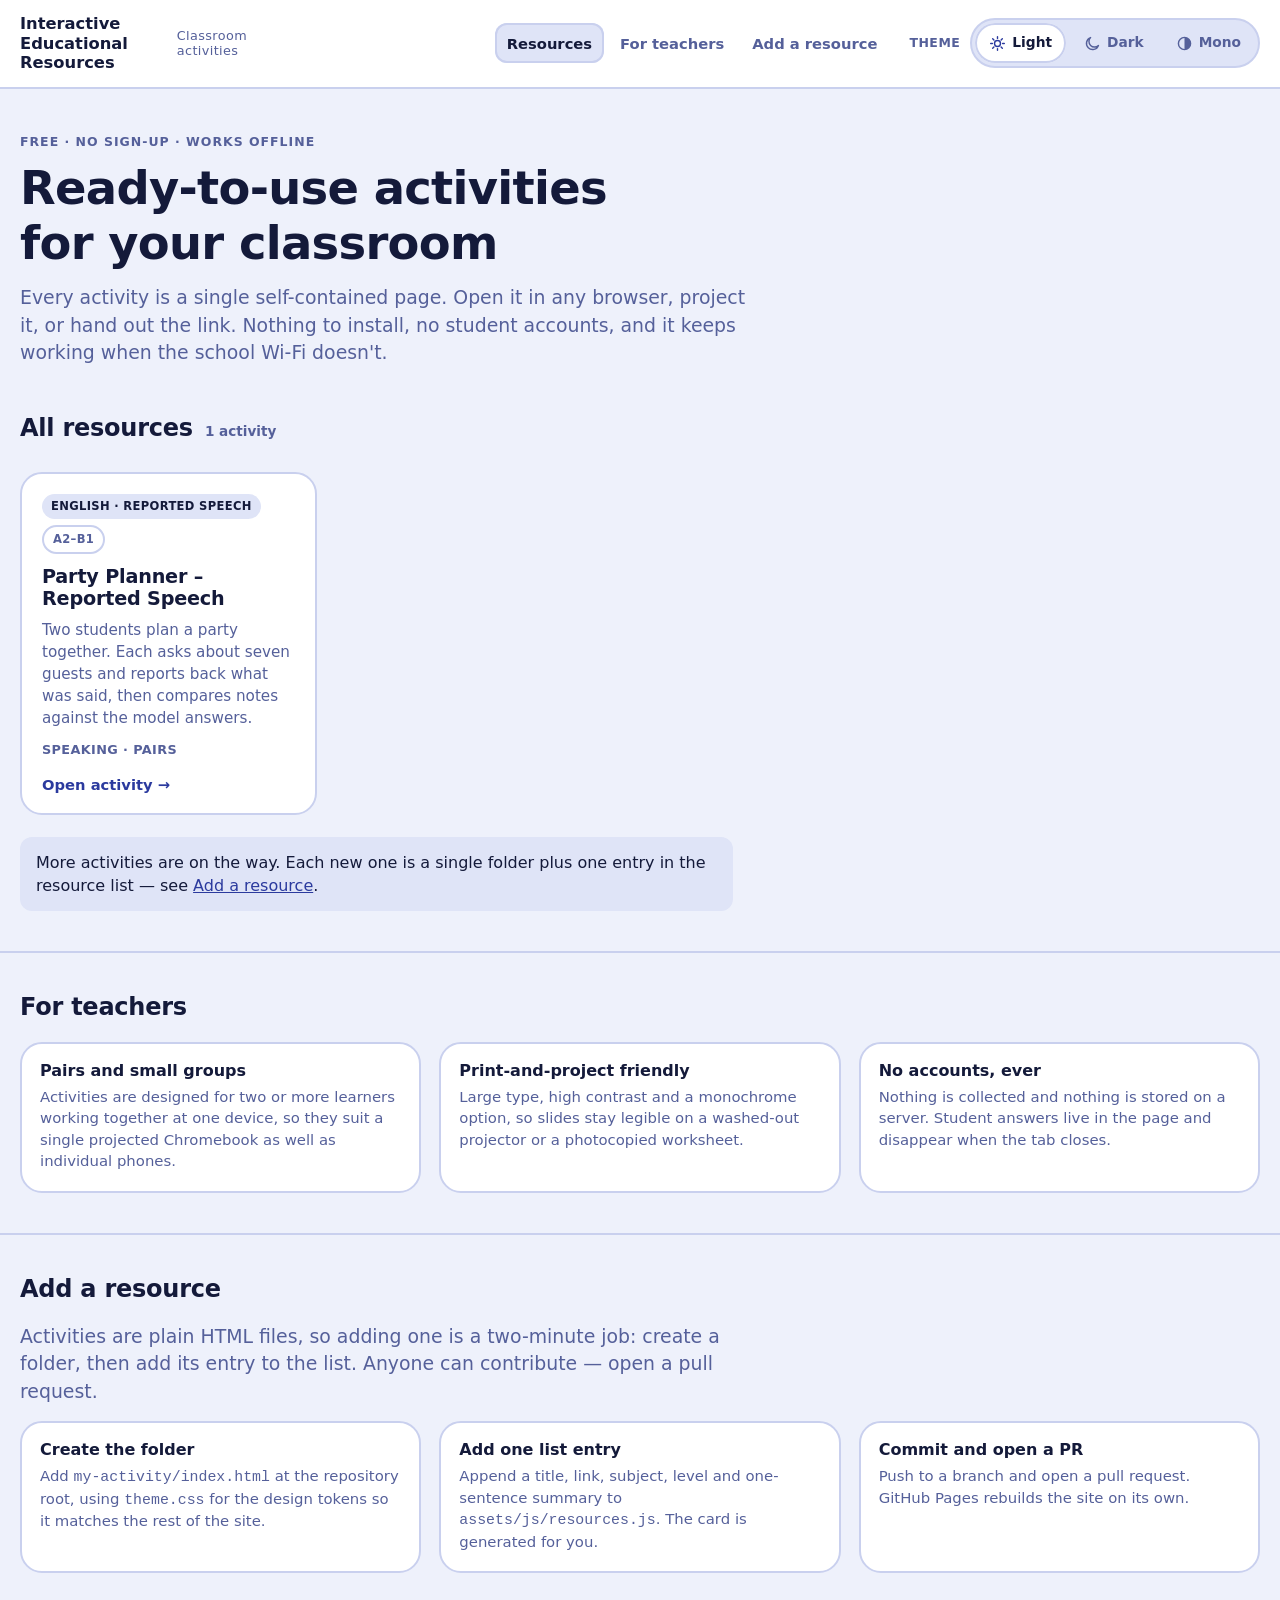
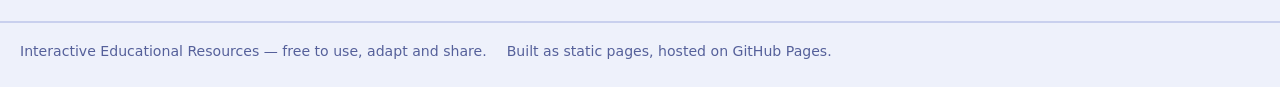
==== index.html @ e412aba2 "refactor" ====
<!DOCTYPE html>
<html lang="en">
<head>
<meta charset="utf-8">
<meta name="viewport" content="width=device-width, initial-scale=1, viewport-fit=cover">
<meta name="color-scheme" content="light dark">
<meta name="description" content="Self-contained interactive classroom activities. No login, no installation, works offline on phones, tablets and Chromebooks.">
<title>Interactive Educational Resources</title>
<link rel="icon" href="data:image/svg+xml,%3Csvg xmlns='http://www.w3.org/2000/svg' viewBox='0 0 32 32'%3E%3Crect width='32' height='32' rx='7' fill='%23141a3a'/%3E%3Cpath d='M12 9.5 23 16l-11 6.5z' fill='%23fff'/%3E%3C/svg%3E">
<script>
(function(){var v;try{v=localStorage.getItem("edu-theme")}catch(e){}
if(v!=="light"&&v!=="dark"&&v!=="mono"){v=(typeof matchMedia==="function"&&matchMedia("(prefers-color-scheme: dark)").matches)?"dark":"light"}
document.documentElement.setAttribute("data-theme",v)})();
</script>
<link rel="stylesheet" href="assets/css/theme.css">
<link rel="stylesheet" href="assets/css/hub.css">
</head>
<body>
<a class="skip" href="#main">Skip to content</a>

<header class="site-head">
<div class="wrap">
<a class="brand" href="./">Interactive Educational Resources<span>Classroom activities</span></a>
<nav class="site-nav" aria-label="Sections">
<a href="#resources" aria-current="true">Resources</a>
<a href="#teachers">For teachers</a>
<a href="#add">Add a resource</a>
</nav>
<div data-theme-switch></div>
</div>
</header>

<main id="main">

<section class="hero">
<div class="wrap">
<p class="eyebrow">Free · No sign-up · Works offline</p>
<h1>Ready-to-use activities for your classroom</h1>
<p class="lead">Every activity is a single self-contained page. Open it in any browser, project it, or hand out the link. Nothing to install, no student accounts, and it keeps working when the school Wi-Fi doesn't.</p>
</div>
</section>

<section class="sec" id="resources" aria-labelledby="resources-h">
<div class="wrap">
<div class="sec-head">
<h2 id="resources-h">All resources</h2>
<p class="count" data-resource-count></p>
</div>
<div class="grid" data-resource-grid></div>
<p class="hint more" data-resource-more>More activities are on the way. Each new one is a single folder plus one entry in the resource list — see <a href="#add">Add a resource</a>.</p>
</div>
</section>

<section class="sec" id="teachers" aria-labelledby="teachers-h">
<div class="wrap">
<div class="sec-head">
<h2 id="teachers-h">For teachers</h2>
</div>
<ul class="notes">
<li>
<h3>Pairs and small groups</h3>
<p>Activities are designed for two or more learners working together at one device, so they suit a single projected Chromebook as well as individual phones.</p>
</li>
<li>
<h3>Print-and-project friendly</h3>
<p>Large type, high contrast and a monochrome option, so slides stay legible on a washed-out projector or a photocopied worksheet.</p>
</li>
<li>
<h3>No accounts, ever</h3>
<p>Nothing is collected and nothing is stored on a server. Student answers live in the page and disappear when the tab closes.</p>
</li>
</ul>
</div>
</section>

<section class="sec" id="add" aria-labelledby="add-h">
<div class="wrap">
<div class="sec-head">
<h2 id="add-h">Add a resource</h2>
</div>
<p class="lead" style="margin:0 0 16px">Activities are plain HTML files, so adding one is a two-minute job: create a folder, then add its entry to the list. Anyone can contribute — open a pull request.</p>
<ol class="notes" style="list-style:none;counter-reset:step">
<li>
<h3>Create the folder</h3>
<p>Add <code>my-activity/index.html</code> at the repository root, using <code>theme.css</code> for the design tokens so it matches the rest of the site.</p>
</li>
<li>
<h3>Add one list entry</h3>
<p>Append a title, link, subject, level and one-sentence summary to <code>assets/js/resources.js</code>. The card is generated for you.</p>
</li>
<li>
<h3>Commit and open a PR</h3>
<p>Push to a branch and open a pull request. GitHub Pages rebuilds the site on its own.</p>
</li>
</ol>
</div>
</section>

</main>

<footer class="site-foot">
<div class="wrap">
<p>Interactive Educational Resources — free to use, adapt and share.</p>
<p>Built as static pages, hosted on GitHub Pages.</p>
</div>
</footer>

<script src="assets/js/theme.js" defer></script>
<script src="assets/js/resources.js" defer></script>
</body>
</html>
---- assets/css/theme.css ----
:root{
color-scheme:light;
--bg:#eef1fb;--card:#fff;--line:#c9d0ee;--soft:#dfe4f7;--text:#141a3a;--muted:#55609a;--acc:#2b3a9e;--acc-ink:#fff;
--yb:#d6f2df;--yi:#0f6b31;--ys:#1f9d4d;--nb:#fbdada;--ni:#a11f1f;--ns:#d33a3a;--mb:#fdefc6;--mi:#7d5300;--ms:#e8a90f;
--bw:2px;
--radius:22px;--radius-sm:14px;--radius-xs:12px;
--font:"Trebuchet MS","Segoe UI",system-ui,sans-serif;
box-sizing:border-box;padding-top:env(safe-area-inset-top,0px);padding-bottom:env(safe-area-inset-bottom,0px)}

@media (prefers-color-scheme:dark){:root:not([data-theme="light"]):not([data-theme="mono"]){
color-scheme:dark;
--bg:#0e1230;--card:#171d47;--line:#2e3775;--soft:#232b62;--text:#eaedfc;--muted:#a3adde;--acc:#9aa8ff;--acc-ink:#0e1230;
--yb:#14402a;--yi:#8fe3ab;--nb:#4d1d1d;--ni:#ffa6a6;--mb:#4b3a10;--mi:#ffd97c}}

:root[data-theme="dark"]{
color-scheme:dark;
--bg:#0e1230;--card:#171d47;--line:#2e3775;--soft:#232b62;--text:#eaedfc;--muted:#a3adde;--acc:#9aa8ff;--acc-ink:#0e1230;
--yb:#14402a;--yi:#8fe3ab;--nb:#4d1d1d;--ni:#ffa6a6;--mb:#4b3a10;--mi:#ffd97c}

:root[data-theme="mono"]{
color-scheme:light;
--bg:#fff;--card:#fff;--line:#000;--soft:#e9e9e9;--text:#000;--muted:#3d3d3d;--acc:#000;--acc-ink:#fff;
--yb:#000;--yi:#fff;--ys:#000;--nb:#fff;--ni:#000;--ns:#000;--mb:#dcdcdc;--mi:#000;--ms:#000;
--bw:3px;
--radius:0;--radius-sm:0;--radius-xs:0}

*{box-sizing:border-box}
html{scroll-padding-top:env(safe-area-inset-top,0px)}
body{margin:0;background:var(--bg);color:var(--text);font:18px/1.45 var(--font);-webkit-text-size-adjust:100%}
h1,h2,h3{line-height:1.18;margin:0}
h1{font-size:1.7rem}
h2{font-size:1.25rem}
h3{font-size:1.06rem}
p{margin:0 0 .75em}
img,svg{max-width:100%}
a{color:var(--acc)}
.muted{color:var(--muted);font-size:15px}
.hint{background:var(--soft);border-radius:var(--radius-xs);padding:10px 12px;margin:0 0 12px;font-size:16px}

.vh{position:absolute;width:1px;height:1px;margin:-1px;padding:0;overflow:hidden;clip:rect(0 0 0 0);clip-path:inset(50%);white-space:nowrap;border:0}

:focus-visible{outline:3px solid var(--acc);outline-offset:2px}
textarea:focus,button:focus-visible{outline:3px solid var(--acc);outline-offset:2px}

@media (prefers-reduced-motion:reduce){
*,*::before,*::after{animation-duration:.01ms!important;animation-iteration-count:1!important;transition-duration:.01ms!important;scroll-behavior:auto!important}}

.skip{position:absolute;left:8px;top:8px;z-index:60;transform:translateY(-200%);background:var(--acc);color:var(--acc-ink);font-weight:700;padding:10px 16px;border-radius:var(--radius-xs);text-decoration:none}
.skip:focus{transform:none}

.tswitch{display:flex;align-items:center;gap:10px;min-width:0}
.tswitch-label{font-weight:700;font-size:.78rem;letter-spacing:.04em;text-transform:uppercase;color:var(--muted)}
.tswitch-track{display:flex;gap:4px;padding:3px;background:var(--soft);border:var(--bw) solid var(--line);border-radius:999px}
.topt{position:relative;display:block}
.tbtn{display:flex;align-items:center;gap:6px;min-height:40px;padding:6px 14px;border-radius:999px;font-weight:700;font-size:.86rem;line-height:1;color:var(--muted);cursor:pointer;user-select:none;white-space:nowrap}
.tbtn svg{width:17px;height:17px;flex:none}
.topt input:checked+.tbtn{background:var(--card);color:var(--text);box-shadow:inset 0 0 0 2px var(--line)}
.topt input:checked+.tbtn svg{color:var(--acc)}
.topt input:focus-visible+.tbtn{outline:3px solid var(--acc);outline-offset:2px}
.topt input:hover+.tbtn{color:var(--text)}

.tswitch[data-compact]{gap:6px}
.tswitch[data-compact] .tbtn{min-height:38px;padding:5px 11px;font-size:.8rem;gap:5px}
.tswitch[data-compact] .tbtn svg{width:15px;height:15px}

@media (max-width:520px){
.tswitch-label{display:none}
.tbtn .sr{position:absolute;width:1px;height:1px;margin:-1px;padding:0;overflow:hidden;clip:rect(0 0 0 0);clip-path:inset(50%);white-space:nowrap;border:0}
.tbtn{min-width:42px;justify-content:center;padding:6px 10px}
.tswitch[data-compact] .tbtn{min-width:36px}}
---- assets/css/hub.css ----
.wrap{width:100%;max-width:var(--shell);margin:0 auto;padding:0 20px}

.site-head{border-bottom:var(--bw) solid var(--line);background:var(--card)}
.site-head .wrap{display:flex;flex-wrap:wrap;align-items:center;gap:12px 20px;padding-top:14px;padding-bottom:14px}
.brand{display:flex;align-items:center;min-height:40px;font-weight:800;font-size:1.02rem;line-height:1.2;color:var(--text);text-decoration:none;margin-right:auto;max-width:20ch}
.brand span{display:block;font-weight:400;font-size:.8rem;color:var(--muted);letter-spacing:.03em}
.brand:hover{text-decoration:underline}

.site-nav{display:flex;gap:4px;flex-wrap:wrap}
.site-nav a{font-weight:700;font-size:.92rem;color:var(--muted);text-decoration:none;padding:8px 12px;border-radius:var(--radius-xs);min-height:40px;display:flex;align-items:center}
.site-nav a:hover{background:var(--soft);color:var(--text)}
.site-nav a[aria-current]{color:var(--text);background:var(--soft);box-shadow:inset 0 0 0 2px var(--line)}

.hero{padding:44px 0 8px}
.eyebrow{font-weight:700;font-size:.78rem;letter-spacing:.08em;text-transform:uppercase;color:var(--muted);margin:0 0 10px}
.hero h1{font-size:clamp(1.85rem,5.2vw,2.9rem);letter-spacing:-.015em;max-width:20ch}
.lead{font-size:clamp(1.02rem,2.4vw,1.18rem);color:var(--muted);max-width:62ch;margin:14px 0 0}

.sec{padding:40px 0}
.sec + .sec{border-top:var(--bw) solid var(--line)}
.sec-head{display:flex;align-items:baseline;gap:12px;flex-wrap:wrap;margin:0 0 20px}
.sec-head h2{font-size:clamp(1.25rem,3vw,1.5rem);letter-spacing:-.01em}
.count{font-weight:700;font-size:.85rem;color:var(--muted)}

.grid{display:grid;grid-template-columns:repeat(auto-fill,minmax(260px,1fr));gap:18px}

.rcard{position:relative;display:flex;flex-direction:column;gap:0;background:var(--card);border:var(--bw) solid var(--line);border-radius:var(--radius);padding:20px 20px 18px;transition:transform .15s ease,box-shadow .15s ease}
.rcard:hover{transform:translateY(-2px);box-shadow:0 6px 0 -2px var(--soft)}
.rcard:focus-within{outline:3px solid var(--acc);outline-offset:3px}
.rtags{display:flex;flex-wrap:wrap;gap:6px;margin:0 0 12px}
.tag{font-weight:700;font-size:.72rem;letter-spacing:.03em;text-transform:uppercase;padding:4px 9px;border-radius:999px;background:var(--soft);color:var(--text)}
.tag-alt{background:transparent;border:var(--bw) solid var(--line);color:var(--muted)}
.rtitle{font-size:1.2rem;letter-spacing:-.01em}
.rstretch{color:inherit;text-decoration:none}
.rstretch:hover{text-decoration:underline;text-underline-offset:3px}
.rstretch:focus-visible{outline:none}
.rsummary{margin:8px 0 0;color:var(--muted);font-size:.95rem}
.rmeta{margin:12px 0 0;font-size:.8rem;font-weight:700;letter-spacing:.03em;text-transform:uppercase;color:var(--muted)}
.rcta{margin:auto 0 0;padding-top:14px;font-weight:700;font-size:.92rem;color:var(--acc)}
.rcta span{display:inline-block;transition:transform .15s ease}
.rcard:hover .rcta span{transform:translateX(3px)}

.more{margin:22px 0 0;padding:14px 16px;max-width:70ch}

.notes{display:grid;grid-template-columns:repeat(auto-fit,minmax(240px,1fr));gap:18px;margin:0;padding:0;list-style:none}
.notes li{background:var(--card);border:var(--bw) solid var(--line);border-radius:var(--radius);padding:18px}
.notes h3{font-size:1rem;margin:0 0 6px}
.notes p{margin:0;font-size:.93rem;color:var(--muted)}

.site-foot{border-top:var(--bw) solid var(--line);margin-top:8px}
.site-foot .wrap{display:flex;flex-wrap:wrap;gap:8px 20px;align-items:center;padding-top:18px;padding-bottom:26px;font-size:.88rem;color:var(--muted)}
.site-foot p{margin:0}
.site-foot a{color:var(--muted)}

@media (max-width:640px){
.hero{padding:32px 0 4px}
.sec{padding:32px 0}
.brand{max-width:none}
.rcard:hover{transform:none}
}
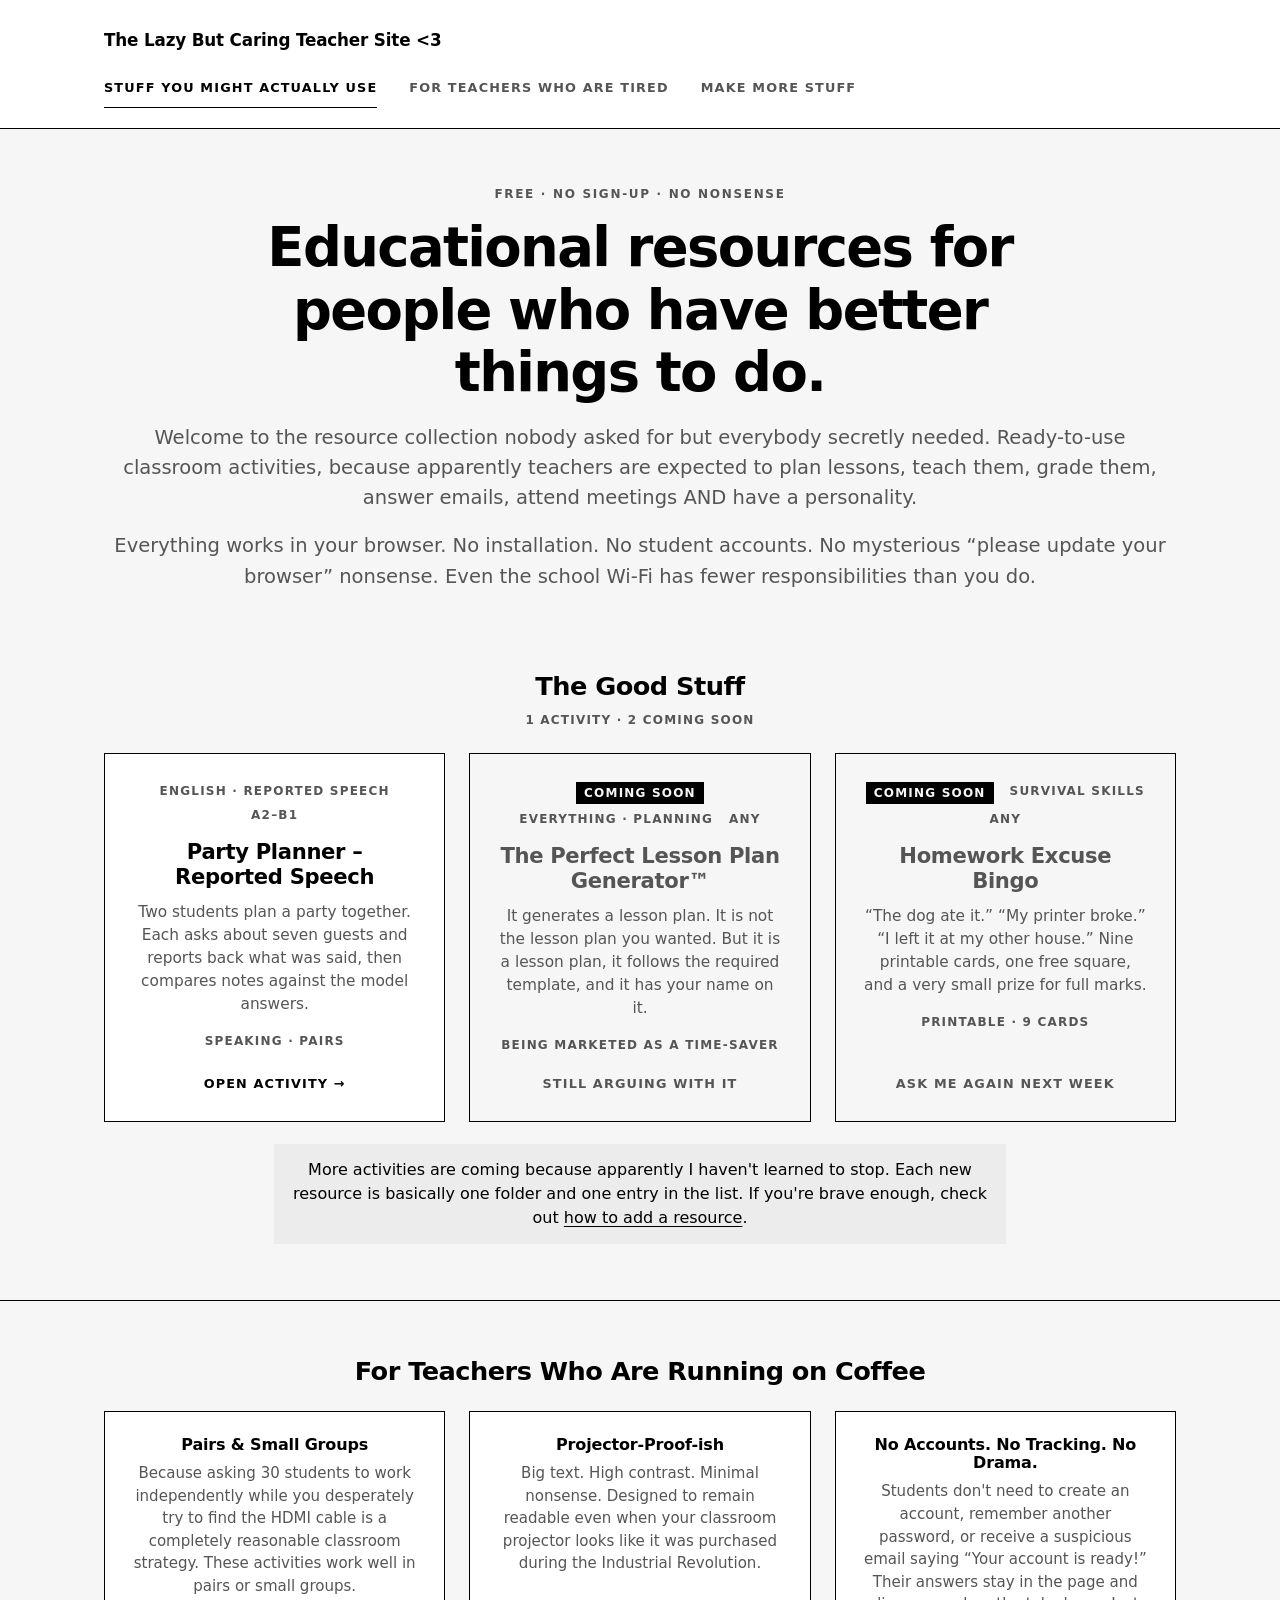
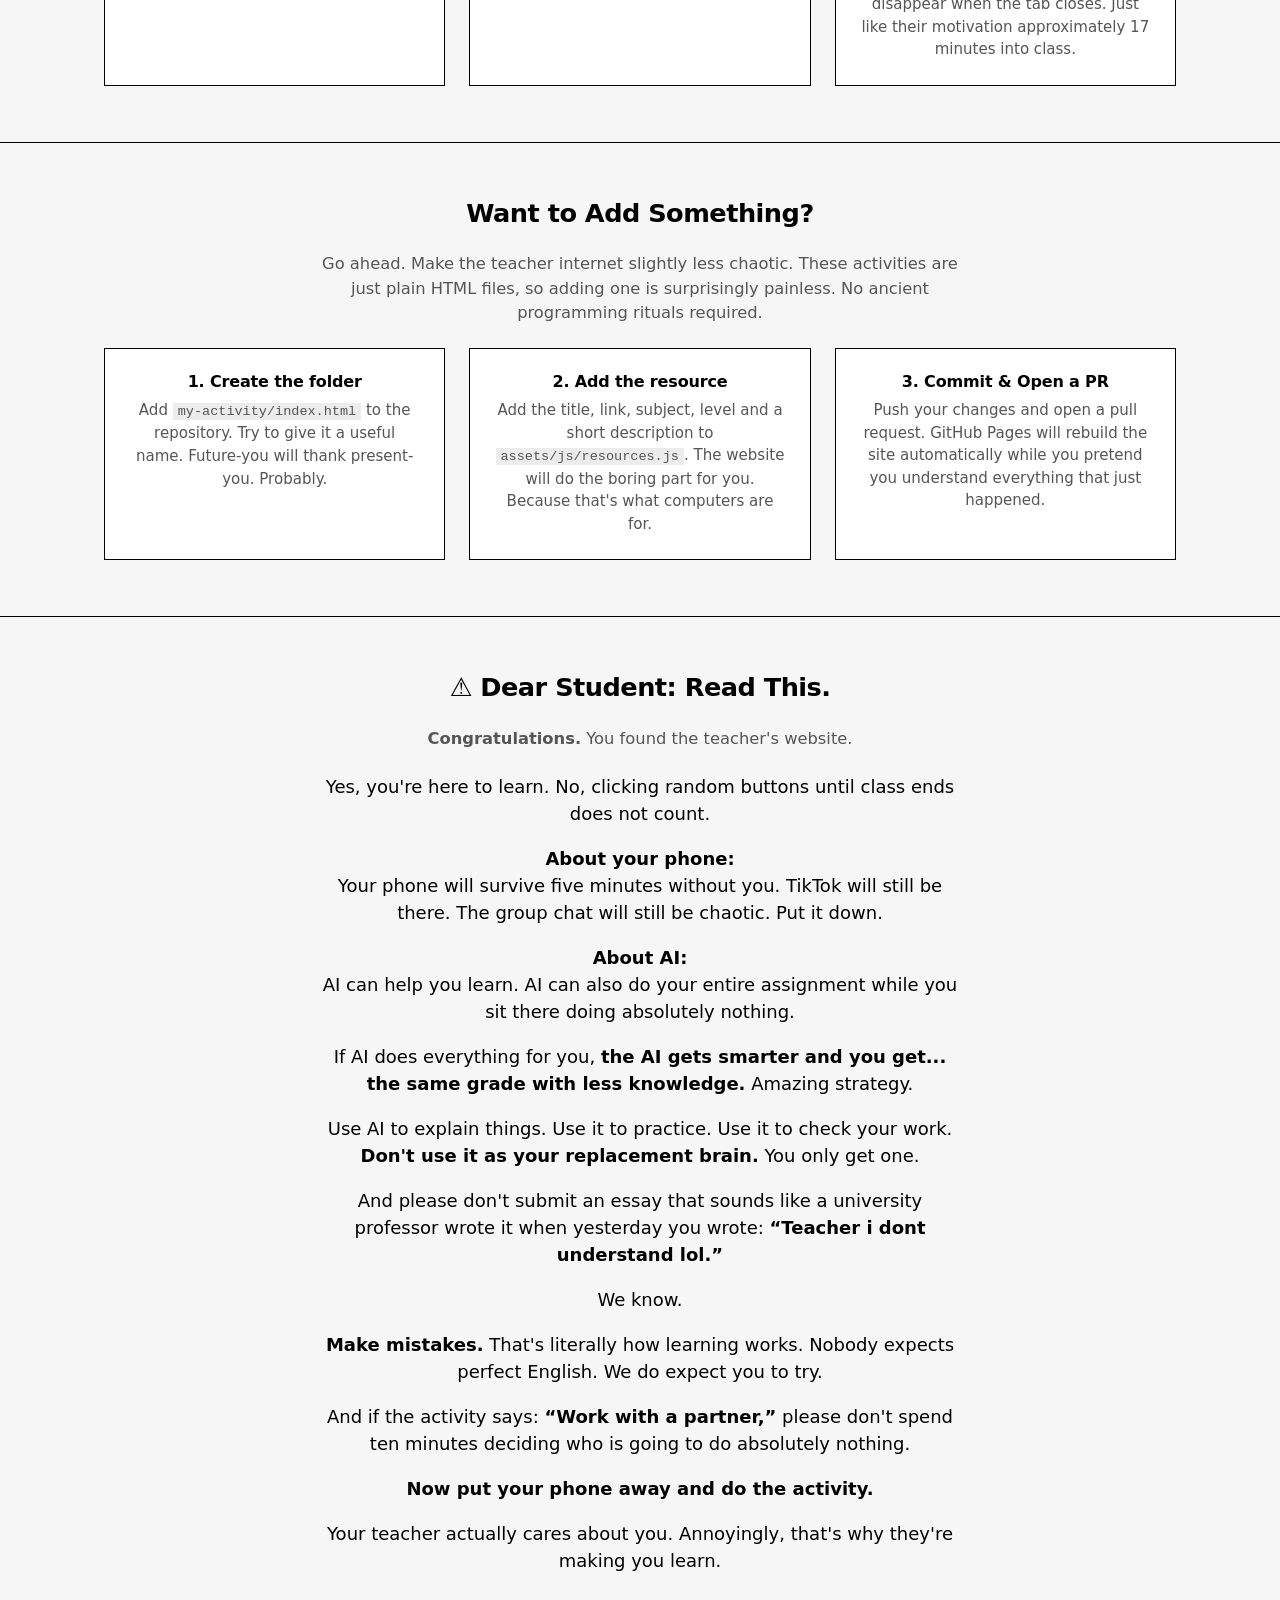
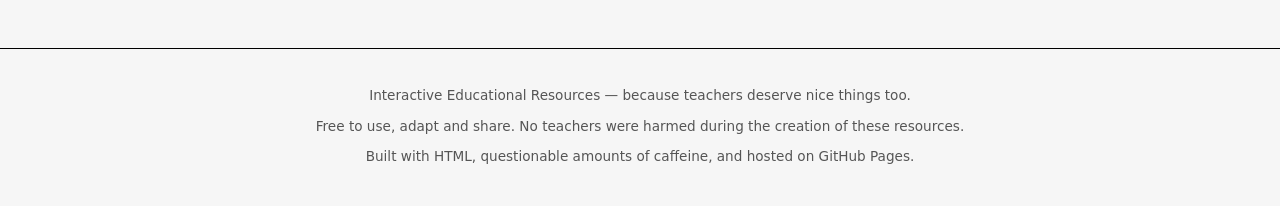
==== commit 49c80d15: "more aesthetic changes" ====
--- a/index.html
+++ b/index.html
@@ -1,111 +1,289 @@
-<!DOCTYPE html>
+<!doctype html>
+
 <html lang="en">
-<head>
-<meta charset="utf-8">
-<meta name="viewport" content="width=device-width, initial-scale=1, viewport-fit=cover">
-<meta name="color-scheme" content="light dark">
-<meta name="description" content="Self-contained interactive classroom activities. No login, no installation, works offline on phones, tablets and Chromebooks.">
-<title>Interactive Educational Resources</title>
-<link rel="icon" href="data:image/svg+xml,%3Csvg xmlns='http://www.w3.org/2000/svg' viewBox='0 0 32 32'%3E%3Crect width='32' height='32' rx='7' fill='%23141a3a'/%3E%3Cpath d='M12 9.5 23 16l-11 6.5z' fill='%23fff'/%3E%3C/svg%3E">
-<script>
-(function(){var v;try{v=localStorage.getItem("edu-theme")}catch(e){}
-if(v!=="light"&&v!=="dark"&&v!=="mono"){v=(typeof matchMedia==="function"&&matchMedia("(prefers-color-scheme: dark)").matches)?"dark":"light"}
-document.documentElement.setAttribute("data-theme",v)})();
-</script>
-<link rel="stylesheet" href="assets/css/theme.css">
-<link rel="stylesheet" href="assets/css/hub.css">
-</head>
-<body>
-<a class="skip" href="#main">Skip to content</a>
-
-<header class="site-head">
-<div class="wrap">
-<a class="brand" href="./">Interactive Educational Resources<span>Classroom activities</span></a>
-<nav class="site-nav" aria-label="Sections">
-<a href="#resources" aria-current="true">Resources</a>
-<a href="#teachers">For teachers</a>
-<a href="#add">Add a resource</a>
-</nav>
-<div data-theme-switch></div>
-</div>
-</header>
-
-<main id="main">
-
-<section class="hero">
-<div class="wrap">
-<p class="eyebrow">Free · No sign-up · Works offline</p>
-<h1>Ready-to-use activities for your classroom</h1>
-<p class="lead">Every activity is a single self-contained page. Open it in any browser, project it, or hand out the link. Nothing to install, no student accounts, and it keeps working when the school Wi-Fi doesn't.</p>
-</div>
-</section>
-
-<section class="sec" id="resources" aria-labelledby="resources-h">
-<div class="wrap">
-<div class="sec-head">
-<h2 id="resources-h">All resources</h2>
-<p class="count" data-resource-count></p>
-</div>
-<div class="grid" data-resource-grid></div>
-<p class="hint more" data-resource-more>More activities are on the way. Each new one is a single folder plus one entry in the resource list — see <a href="#add">Add a resource</a>.</p>
-</div>
-</section>
-
-<section class="sec" id="teachers" aria-labelledby="teachers-h">
-<div class="wrap">
-<div class="sec-head">
-<h2 id="teachers-h">For teachers</h2>
-</div>
-<ul class="notes">
-<li>
-<h3>Pairs and small groups</h3>
-<p>Activities are designed for two or more learners working together at one device, so they suit a single projected Chromebook as well as individual phones.</p>
-</li>
-<li>
-<h3>Print-and-project friendly</h3>
-<p>Large type, high contrast and a monochrome option, so slides stay legible on a washed-out projector or a photocopied worksheet.</p>
-</li>
-<li>
-<h3>No accounts, ever</h3>
-<p>Nothing is collected and nothing is stored on a server. Student answers live in the page and disappear when the tab closes.</p>
-</li>
-</ul>
-</div>
-</section>
-
-<section class="sec" id="add" aria-labelledby="add-h">
-<div class="wrap">
-<div class="sec-head">
-<h2 id="add-h">Add a resource</h2>
-</div>
-<p class="lead" style="margin:0 0 16px">Activities are plain HTML files, so adding one is a two-minute job: create a folder, then add its entry to the list. Anyone can contribute — open a pull request.</p>
-<ol class="notes" style="list-style:none;counter-reset:step">
-<li>
-<h3>Create the folder</h3>
-<p>Add <code>my-activity/index.html</code> at the repository root, using <code>theme.css</code> for the design tokens so it matches the rest of the site.</p>
-</li>
-<li>
-<h3>Add one list entry</h3>
-<p>Append a title, link, subject, level and one-sentence summary to <code>assets/js/resources.js</code>. The card is generated for you.</p>
-</li>
-<li>
-<h3>Commit and open a PR</h3>
-<p>Push to a branch and open a pull request. GitHub Pages rebuilds the site on its own.</p>
-</li>
-</ol>
-</div>
-</section>
-
-</main>
-
-<footer class="site-foot">
-<div class="wrap">
-<p>Interactive Educational Resources — free to use, adapt and share.</p>
-<p>Built as static pages, hosted on GitHub Pages.</p>
-</div>
-</footer>
-
-<script src="assets/js/theme.js" defer></script>
-<script src="assets/js/resources.js" defer></script>
-</body>
+    <head>
+        <meta charset="utf-8" />
+        <meta
+            name="viewport"
+            content="width=device-width, initial-scale=1, viewport-fit=cover"
+        />
+        <meta name="color-scheme" content="light" />
+        <meta
+            name="description"
+            content="Free educational resources made by a teacher who cares deeply about education and only moderately about unnecessary paperwork."
+        />
+        <title>TheLazyButCaringTeacher.com</title>
+        <link
+            rel="icon"
+            href="data:image/svg+xml,%3Csvg xmlns='http://www.w3.org/2000/svg' viewBox='0 0 32 32'%3E%3Crect width='32' height='32' fill='%23000'/%3E%3Cpath d='M12 9.5 23 16l-11 6.5z' fill='%23fff'/%3E%3C/svg%3E"
+        />
+        <link rel="stylesheet" href="assets/css/theme.css" />
+        <link rel="stylesheet" href="assets/css/hub.css" />
+    </head>
+
+    <body>
+        <a class="skip" href="#main">Skip to content</a>
+
+        <header class="site-head">
+            <div class="wrap">
+                <a class="brand" href="./"
+                    >The Lazy But Caring Teacher Site &lt;3</a
+                >
+
+                <nav class="site-nav" aria-label="Sections">
+                    <a href="#resources" aria-current="true"
+                        >Stuff You Might Actually Use</a
+                    >
+                    <a href="#teachers">For Teachers Who Are Tired</a>
+                    <a href="#add">Make More Stuff</a>
+                </nav>
+            </div>
+        </header>
+
+        <main id="main">
+            <section class="hero">
+                <div class="wrap">
+                    <p class="eyebrow">Free · No sign-up · No nonsense</p>
+
+                    <h1>
+                        Educational resources for people who have better things
+                        to do.
+                    </h1>
+
+                    <p class="lead">
+                        Welcome to the resource collection nobody asked for but
+                        everybody secretly needed. Ready-to-use classroom
+                        activities, because apparently teachers are expected to
+                        plan lessons, teach them, grade them, answer emails,
+                        attend meetings AND have a personality.
+                    </p>
+
+                    <p class="lead">
+                        Everything works in your browser. No installation. No
+                        student accounts. No mysterious “please update your
+                        browser” nonsense. Even the school Wi-Fi has fewer
+                        responsibilities than you do.
+                    </p>
+                </div>
+            </section>
+
+            <section class="sec" id="resources" aria-labelledby="resources-h">
+                <div class="wrap">
+                    <div class="sec-head">
+                        <h2 id="resources-h">The Good Stuff</h2>
+                        <p class="count" data-resource-count></p>
+                    </div>
+
+                    <div class="grid" data-resource-grid></div>
+
+                    <p class="hint more" data-resource-more>
+                        More activities are coming because apparently I haven't
+                        learned to stop. Each new resource is basically one
+                        folder and one entry in the list. If you're brave
+                        enough, check out
+                        <a href="#add">how to add a resource</a>.
+                    </p>
+                </div>
+            </section>
+
+            <section class="sec" id="teachers" aria-labelledby="teachers-h">
+                <div class="wrap">
+                    <div class="sec-head">
+                        <h2 id="teachers-h">
+                            For Teachers Who Are Running on Coffee
+                        </h2>
+                    </div>
+
+                    <ul class="notes">
+                        <li>
+                            <h3>Pairs & Small Groups</h3>
+                            <p>
+                                Because asking 30 students to work independently
+                                while you desperately try to find the HDMI cable
+                                is a completely reasonable classroom strategy.
+                                These activities work well in pairs or small
+                                groups.
+                            </p>
+                        </li>
+
+                        <li>
+                            <h3>Projector-Proof-ish</h3>
+                            <p>
+                                Big text. High contrast. Minimal nonsense.
+                                Designed to remain readable even when your
+                                classroom projector looks like it was purchased
+                                during the Industrial Revolution.
+                            </p>
+                        </li>
+
+                        <li>
+                            <h3>No Accounts. No Tracking. No Drama.</h3>
+                            <p>
+                                Students don't need to create an account,
+                                remember another password, or receive a
+                                suspicious email saying “Your account is ready!”
+                                Their answers stay in the page and disappear
+                                when the tab closes. Just like their motivation
+                                approximately 17 minutes into class.
+                            </p>
+                        </li>
+                    </ul>
+                </div>
+            </section>
+
+            <section class="sec" id="add" aria-labelledby="add-h">
+                <div class="wrap">
+                    <div class="sec-head">
+                        <h2 id="add-h">Want to Add Something?</h2>
+                    </div>
+
+                    <p class="intro">
+                        Go ahead. Make the teacher internet slightly less
+                        chaotic. These activities are just plain HTML files, so
+                        adding one is surprisingly painless. No ancient
+                        programming rituals required.
+                    </p>
+
+                    <ol class="notes steps">
+                        <li>
+                            <h3>1. Create the folder</h3>
+                            <p>
+                                Add <code>my-activity/index.html</code> to the
+                                repository. Try to give it a useful name.
+                                Future-you will thank present-you. Probably.
+                            </p>
+                        </li>
+
+                        <li>
+                            <h3>2. Add the resource</h3>
+                            <p>
+                                Add the title, link, subject, level and a short
+                                description to
+                                <code>assets/js/resources.js</code>. The website
+                                will do the boring part for you. Because that's
+                                what computers are for.
+                            </p>
+                        </li>
+
+                        <li>
+                            <h3>3. Commit & Open a PR</h3>
+                            <p>
+                                Push your changes and open a pull request.
+                                GitHub Pages will rebuild the site automatically
+                                while you pretend you understand everything that
+                                just happened.
+                            </p>
+                        </li>
+                    </ol>
+                </div>
+            </section>
+
+            <section
+                class="sec"
+                id="student-disclaimer"
+                aria-labelledby="student-disclaimer-h"
+            >
+                <div class="wrap">
+                    <div class="sec-head">
+                        <h2 id="student-disclaimer-h">
+                            ⚠️ Dear Student: Read This.
+                        </h2>
+                    </div>
+
+                    <p class="intro">
+                        <strong>Congratulations.</strong> You found the
+                        teacher's website.
+                    </p>
+
+                    <p>
+                        Yes, you're here to learn. No, clicking random buttons
+                        until class ends does not count.
+                    </p>
+
+                    <p>
+                        <strong>About your phone:</strong><br />
+                        Your phone will survive five minutes without you. TikTok
+                        will still be there. The group chat will still be
+                        chaotic. Put it down.
+                    </p>
+
+                    <p>
+                        <strong>About AI:</strong><br />
+                        AI can help you learn. AI can also do your entire
+                        assignment while you sit there doing absolutely nothing.
+                    </p>
+
+                    <p>
+                        If AI does everything for you,
+                        <strong
+                            >the AI gets smarter and you get... the same grade
+                            with less knowledge.</strong
+                        >
+                        Amazing strategy.
+                    </p>
+
+                    <p>
+                        Use AI to explain things. Use it to practice. Use it to
+                        check your work.
+                        <strong>Don't use it as your replacement brain.</strong>
+                        You only get one.
+                    </p>
+
+                    <p>
+                        And please don't submit an essay that sounds like a
+                        university professor wrote it when yesterday you wrote:
+                        <strong>“Teacher i dont understand lol.”</strong>
+                    </p>
+
+                    <p>We know.</p>
+
+                    <p>
+                        <strong>Make mistakes.</strong> That's literally how
+                        learning works. Nobody expects perfect English. We do
+                        expect you to try.
+                    </p>
+
+                    <p>
+                        And if the activity says:
+                        <strong>“Work with a partner,”</strong> please don't
+                        spend ten minutes deciding who is going to do absolutely
+                        nothing.
+                    </p>
+
+                    <p>
+                        <strong
+                            >Now put your phone away and do the
+                            activity.</strong
+                        >
+                    </p>
+
+                    <p>
+                        Your teacher actually cares about you. Annoyingly,
+                        that's why they're making you learn.
+                    </p>
+                </div>
+            </section>
+        </main>
+
+        <footer class="site-foot">
+            <div class="wrap">
+                <p>
+                    Interactive Educational Resources — because teachers deserve
+                    nice things too.
+                </p>
+
+                <p>
+                    Free to use, adapt and share. No teachers were harmed during
+                    the creation of these resources.
+                </p>
+
+                <p>
+                    Built with HTML, questionable amounts of caffeine, and
+                    hosted on GitHub Pages.
+                </p>
+            </div>
+        </footer>
+
+        <script src="assets/js/resources.js" defer></script>
+    </body>
 </html>
--- a/assets/css/theme.css
+++ b/assets/css/theme.css
@@ -1,70 +1,31 @@
 :root{
 color-scheme:light;
---bg:#eef1fb;--card:#fff;--line:#c9d0ee;--soft:#dfe4f7;--text:#141a3a;--muted:#55609a;--acc:#2b3a9e;--acc-ink:#fff;
---yb:#d6f2df;--yi:#0f6b31;--ys:#1f9d4d;--nb:#fbdada;--ni:#a11f1f;--ns:#d33a3a;--mb:#fdefc6;--mi:#7d5300;--ms:#e8a90f;
---bw:2px;
---radius:22px;--radius-sm:14px;--radius-xs:12px;
+--bg:#f6f6f6;--card:#fff;--line:#000;--soft:#ececec;--text:#000;--muted:#555;--acc:#000;--acc-ink:#fff;
+--yb:#000;--yi:#fff;--nb:#fff;--ni:#000;--mb:#e4e4e4;--mi:#000;
+--bw:1px;
+--radius:0;--radius-sm:0;--radius-xs:0;
+--shell:1120px;--pad:24px;
 --font:"Trebuchet MS","Segoe UI",system-ui,sans-serif;
 box-sizing:border-box;padding-top:env(safe-area-inset-top,0px);padding-bottom:env(safe-area-inset-bottom,0px)}
 
-@media (prefers-color-scheme:dark){:root:not([data-theme="light"]):not([data-theme="mono"]){
-color-scheme:dark;
---bg:#0e1230;--card:#171d47;--line:#2e3775;--soft:#232b62;--text:#eaedfc;--muted:#a3adde;--acc:#9aa8ff;--acc-ink:#0e1230;
---yb:#14402a;--yi:#8fe3ab;--nb:#4d1d1d;--ni:#ffa6a6;--mb:#4b3a10;--mi:#ffd97c}}
-
-:root[data-theme="dark"]{
-color-scheme:dark;
---bg:#0e1230;--card:#171d47;--line:#2e3775;--soft:#232b62;--text:#eaedfc;--muted:#a3adde;--acc:#9aa8ff;--acc-ink:#0e1230;
---yb:#14402a;--yi:#8fe3ab;--nb:#4d1d1d;--ni:#ffa6a6;--mb:#4b3a10;--mi:#ffd97c}
-
-:root[data-theme="mono"]{
-color-scheme:light;
---bg:#fff;--card:#fff;--line:#000;--soft:#e9e9e9;--text:#000;--muted:#3d3d3d;--acc:#000;--acc-ink:#fff;
---yb:#000;--yi:#fff;--ys:#000;--nb:#fff;--ni:#000;--ns:#000;--mb:#dcdcdc;--mi:#000;--ms:#000;
---bw:3px;
---radius:0;--radius-sm:0;--radius-xs:0}
-
 *{box-sizing:border-box}
 html{scroll-padding-top:env(safe-area-inset-top,0px)}
-body{margin:0;background:var(--bg);color:var(--text);font:18px/1.45 var(--font);-webkit-text-size-adjust:100%}
-h1,h2,h3{line-height:1.18;margin:0}
+body{margin:0;background:var(--bg);color:var(--text);font:18px/1.5 var(--font);-webkit-text-size-adjust:100%}
+h1,h2,h3{line-height:1.15;margin:0}
 h1{font-size:1.7rem}
 h2{font-size:1.25rem}
 h3{font-size:1.06rem}
-p{margin:0 0 .75em}
+p{margin:0 0 1em}
 img,svg{max-width:100%}
-a{color:var(--acc)}
+a{color:var(--text);text-decoration:underline;text-underline-offset:3px}
 .muted{color:var(--muted);font-size:15px}
-.hint{background:var(--soft);border-radius:var(--radius-xs);padding:10px 12px;margin:0 0 12px;font-size:16px}
+.hint{background:var(--soft);border-radius:var(--radius-xs);padding:12px 14px;margin:0 0 14px;font-size:16px}
 
-.vh{position:absolute;width:1px;height:1px;margin:-1px;padding:0;overflow:hidden;clip:rect(0 0 0 0);clip-path:inset(50%);white-space:nowrap;border:0}
-
-:focus-visible{outline:3px solid var(--acc);outline-offset:2px}
+:focus-visible{outline:3px solid var(--acc);outline-offset:3px}
 textarea:focus,button:focus-visible{outline:3px solid var(--acc);outline-offset:2px}
 
 @media (prefers-reduced-motion:reduce){
 *,*::before,*::after{animation-duration:.01ms!important;animation-iteration-count:1!important;transition-duration:.01ms!important;scroll-behavior:auto!important}}
 
-.skip{position:absolute;left:8px;top:8px;z-index:60;transform:translateY(-200%);background:var(--acc);color:var(--acc-ink);font-weight:700;padding:10px 16px;border-radius:var(--radius-xs);text-decoration:none}
+.skip{position:absolute;left:8px;top:8px;z-index:60;transform:translateY(-200%);background:var(--acc);color:var(--acc-ink);font-weight:700;padding:12px 18px;text-decoration:none}
 .skip:focus{transform:none}
-
-.tswitch{display:flex;align-items:center;gap:10px;min-width:0}
-.tswitch-label{font-weight:700;font-size:.78rem;letter-spacing:.04em;text-transform:uppercase;color:var(--muted)}
-.tswitch-track{display:flex;gap:4px;padding:3px;background:var(--soft);border:var(--bw) solid var(--line);border-radius:999px}
-.topt{position:relative;display:block}
-.tbtn{display:flex;align-items:center;gap:6px;min-height:40px;padding:6px 14px;border-radius:999px;font-weight:700;font-size:.86rem;line-height:1;color:var(--muted);cursor:pointer;user-select:none;white-space:nowrap}
-.tbtn svg{width:17px;height:17px;flex:none}
-.topt input:checked+.tbtn{background:var(--card);color:var(--text);box-shadow:inset 0 0 0 2px var(--line)}
-.topt input:checked+.tbtn svg{color:var(--acc)}
-.topt input:focus-visible+.tbtn{outline:3px solid var(--acc);outline-offset:2px}
-.topt input:hover+.tbtn{color:var(--text)}
-
-.tswitch[data-compact]{gap:6px}
-.tswitch[data-compact] .tbtn{min-height:38px;padding:5px 11px;font-size:.8rem;gap:5px}
-.tswitch[data-compact] .tbtn svg{width:15px;height:15px}
-
-@media (max-width:520px){
-.tswitch-label{display:none}
-.tbtn .sr{position:absolute;width:1px;height:1px;margin:-1px;padding:0;overflow:hidden;clip:rect(0 0 0 0);clip-path:inset(50%);white-space:nowrap;border:0}
-.tbtn{min-width:42px;justify-content:center;padding:6px 10px}
-.tswitch[data-compact] .tbtn{min-width:36px}}
--- a/assets/css/hub.css
+++ b/assets/css/hub.css
@@ -1,60 +1,365 @@
-.wrap{width:100%;max-width:var(--shell);margin:0 auto;padding:0 20px}
-
-.site-head{border-bottom:var(--bw) solid var(--line);background:var(--card)}
-.site-head .wrap{display:flex;flex-wrap:wrap;align-items:center;gap:12px 20px;padding-top:14px;padding-bottom:14px}
-.brand{display:flex;align-items:center;min-height:40px;font-weight:800;font-size:1.02rem;line-height:1.2;color:var(--text);text-decoration:none;margin-right:auto;max-width:20ch}
-.brand span{display:block;font-weight:400;font-size:.8rem;color:var(--muted);letter-spacing:.03em}
-.brand:hover{text-decoration:underline}
-
-.site-nav{display:flex;gap:4px;flex-wrap:wrap}
-.site-nav a{font-weight:700;font-size:.92rem;color:var(--muted);text-decoration:none;padding:8px 12px;border-radius:var(--radius-xs);min-height:40px;display:flex;align-items:center}
-.site-nav a:hover{background:var(--soft);color:var(--text)}
-.site-nav a[aria-current]{color:var(--text);background:var(--soft);box-shadow:inset 0 0 0 2px var(--line)}
-
-.hero{padding:44px 0 8px}
-.eyebrow{font-weight:700;font-size:.78rem;letter-spacing:.08em;text-transform:uppercase;color:var(--muted);margin:0 0 10px}
-.hero h1{font-size:clamp(1.85rem,5.2vw,2.9rem);letter-spacing:-.015em;max-width:20ch}
-.lead{font-size:clamp(1.02rem,2.4vw,1.18rem);color:var(--muted);max-width:62ch;margin:14px 0 0}
-
-.sec{padding:40px 0}
-.sec + .sec{border-top:var(--bw) solid var(--line)}
-.sec-head{display:flex;align-items:baseline;gap:12px;flex-wrap:wrap;margin:0 0 20px}
-.sec-head h2{font-size:clamp(1.25rem,3vw,1.5rem);letter-spacing:-.01em}
-.count{font-weight:700;font-size:.85rem;color:var(--muted)}
-
-.grid{display:grid;grid-template-columns:repeat(auto-fill,minmax(260px,1fr));gap:18px}
-
-.rcard{position:relative;display:flex;flex-direction:column;gap:0;background:var(--card);border:var(--bw) solid var(--line);border-radius:var(--radius);padding:20px 20px 18px;transition:transform .15s ease,box-shadow .15s ease}
-.rcard:hover{transform:translateY(-2px);box-shadow:0 6px 0 -2px var(--soft)}
-.rcard:focus-within{outline:3px solid var(--acc);outline-offset:3px}
-.rtags{display:flex;flex-wrap:wrap;gap:6px;margin:0 0 12px}
-.tag{font-weight:700;font-size:.72rem;letter-spacing:.03em;text-transform:uppercase;padding:4px 9px;border-radius:999px;background:var(--soft);color:var(--text)}
-.tag-alt{background:transparent;border:var(--bw) solid var(--line);color:var(--muted)}
-.rtitle{font-size:1.2rem;letter-spacing:-.01em}
-.rstretch{color:inherit;text-decoration:none}
-.rstretch:hover{text-decoration:underline;text-underline-offset:3px}
-.rstretch:focus-visible{outline:none}
-.rsummary{margin:8px 0 0;color:var(--muted);font-size:.95rem}
-.rmeta{margin:12px 0 0;font-size:.8rem;font-weight:700;letter-spacing:.03em;text-transform:uppercase;color:var(--muted)}
-.rcta{margin:auto 0 0;padding-top:14px;font-weight:700;font-size:.92rem;color:var(--acc)}
-.rcta span{display:inline-block;transition:transform .15s ease}
-.rcard:hover .rcta span{transform:translateX(3px)}
-
-.more{margin:22px 0 0;padding:14px 16px;max-width:70ch}
-
-.notes{display:grid;grid-template-columns:repeat(auto-fit,minmax(240px,1fr));gap:18px;margin:0;padding:0;list-style:none}
-.notes li{background:var(--card);border:var(--bw) solid var(--line);border-radius:var(--radius);padding:18px}
-.notes h3{font-size:1rem;margin:0 0 6px}
-.notes p{margin:0;font-size:.93rem;color:var(--muted)}
-
-.site-foot{border-top:var(--bw) solid var(--line);margin-top:8px}
-.site-foot .wrap{display:flex;flex-wrap:wrap;gap:8px 20px;align-items:center;padding-top:18px;padding-bottom:26px;font-size:.88rem;color:var(--muted)}
-.site-foot p{margin:0}
-.site-foot a{color:var(--muted)}
-
-@media (max-width:640px){
-.hero{padding:32px 0 4px}
-.sec{padding:32px 0}
-.brand{max-width:none}
-.rcard:hover{transform:none}
-}
+.wrap {
+    width: 100%;
+    max-width: var(--shell);
+    margin: 0 auto;
+    padding: 0 var(--pad);
+}
+
+body {
+    text-align: center;
+}
+
+/* Fallback only: the real value is measured at runtime by resources.js, because
+   the header's height depends on how the nav labels wrap at each width. */
+:root {
+    --head-h: 88px;
+}
+
+.site-head {
+    position: sticky;
+    top: 0;
+    z-index: 10;
+    border-bottom: var(--bw) solid var(--line);
+    background: var(--card);
+}
+.site-head .wrap {
+    display: flex;
+    flex-wrap: wrap;
+    align-items: center;
+    justify-content: space-between;
+    gap: 8px 36px;
+    padding-top: clamp(14px, 2vw, 20px);
+    padding-bottom: clamp(14px, 2vw, 20px);
+}
+.brand {
+    display: flex;
+    flex-direction: column;
+    align-items: center;
+    justify-content: center;
+    min-height: 40px;
+    font-weight: 800;
+    font-size: 1.05rem;
+    line-height: 1.2;
+    letter-spacing: -0.01em;
+    color: var(--text);
+    text-decoration: none;
+}
+.brand span {
+    font-weight: 400;
+    font-size: 0.75rem;
+    letter-spacing: 0.12em;
+    text-transform: uppercase;
+    color: var(--muted);
+    margin-top: 3px;
+}
+.brand:hover {
+    opacity: 0.6;
+}
+
+.site-nav {
+    display: flex;
+    flex-wrap: wrap;
+    justify-content: center;
+    gap: 32px;
+}
+.site-nav a {
+    font-weight: 700;
+    font-size: 0.8rem;
+    letter-spacing: 0.09em;
+    text-transform: uppercase;
+    color: var(--muted);
+    text-decoration: none;
+    padding: 4px 0;
+    min-height: 40px;
+    display: flex;
+    align-items: center;
+    border-bottom: 1px solid transparent;
+}
+.site-nav a:hover {
+    color: var(--text);
+    border-bottom-color: var(--line);
+}
+.site-nav a[aria-current] {
+    color: var(--text);
+    border-bottom-color: var(--text);
+}
+
+.hero {
+    padding: clamp(36px, 5.5vw, 56px) 0 clamp(16px, 2.5vw, 24px);
+}
+.eyebrow {
+    font-weight: 700;
+    font-size: 0.75rem;
+    letter-spacing: 0.14em;
+    text-transform: uppercase;
+    color: var(--muted);
+    margin: 0 0 14px;
+}
+.hero h1 {
+    font-size: clamp(2rem, 5.6vw, 3.4rem);
+    letter-spacing: -0.03em;
+    max-width: 22ch;
+    margin: 0 auto;
+}
+.lead {
+    font-size: clamp(1.05rem, 2.4vw, 1.22rem);
+    line-height: 1.55;
+    color: var(--muted);
+    max-width: 100ch;
+    margin: 18px auto 0;
+}
+.intro {
+    font-size: 1.02rem;
+    color: var(--muted);
+    max-width: 62ch;
+    margin: 0 auto clamp(16px, 2.5vw, 22px);
+}
+.sec .wrap > p:not([class]) {
+    max-width: 56ch;
+    margin-left: auto;
+    margin-right: auto;
+}
+
+.hero,
+.sec {
+    scroll-margin-top: calc(var(--head-h) + 8px);
+}
+.sec {
+    padding: clamp(36px, 5vw, 56px) 0;
+}
+.sec + .sec {
+    border-top: var(--bw) solid var(--line);
+}
+.sec-head {
+    margin: 0 0 clamp(16px, 2.5vw, 24px);
+}
+.sec-head h2 {
+    font-size: clamp(1.3rem, 3vw, 1.6rem);
+    letter-spacing: -0.02em;
+}
+.count {
+    display: block;
+    font-weight: 700;
+    font-size: 0.75rem;
+    letter-spacing: 0.1em;
+    text-transform: uppercase;
+    color: var(--muted);
+    margin: 10px 0 0;
+}
+
+.grid {
+    display: grid;
+    grid-template-columns: repeat(auto-fill, minmax(270px, 1fr));
+    gap: clamp(16px, 2vw, 24px);
+}
+
+.rcard {
+    position: relative;
+    display: flex;
+    flex-direction: column;
+    background: var(--card);
+    border: var(--bw) solid var(--text);
+    padding: clamp(20px, 2.5vw, 28px);
+    transition:
+        background 0.16s ease,
+        color 0.16s ease;
+}
+.rcard:hover {
+    background: var(--text);
+    color: var(--bg);
+}
+.rcard:focus-within {
+    outline: 3px solid var(--text);
+    outline-offset: 4px;
+}
+.rtags {
+    display: flex;
+    flex-wrap: wrap;
+    justify-content: center;
+    gap: 6px 16px;
+    margin: 0 0 16px;
+}
+.tag {
+    font-weight: 700;
+    font-size: 0.75rem;
+    letter-spacing: 0.1em;
+    text-transform: uppercase;
+    color: var(--muted);
+}
+.rtitle {
+    font-size: clamp(1.15rem, 2vw, 1.32rem);
+    letter-spacing: -0.015em;
+}
+/* Whole card is the hit target: the title's ::after covers the card, so a click
+   anywhere on it follows the link. Positioned elements paint above the static
+   siblings, so no z-index is needed. */
+.rcard:has(.rstretch) {
+    cursor: pointer;
+}
+.rstretch {
+    color: inherit;
+    text-decoration: none;
+}
+.rstretch::after {
+    content: "";
+    position: absolute;
+    inset: 0;
+    /* Needed: the hover rule sets opacity on .rsummary/.rmeta, which promotes
+       them into their own stacking contexts. Without an explicit z-index they
+       outrank a z-index:auto overlay and swallow clicks meant for the card. */
+    z-index: 1;
+}
+.rstretch:hover {
+    text-decoration: underline;
+    text-underline-offset: 4px;
+}
+.rstretch:focus-visible {
+    outline: none;
+}
+.rsummary {
+    margin: 12px 0 0;
+    font-size: 0.96rem;
+    color: var(--muted);
+}
+.rmeta {
+    margin: 16px 0 0;
+    font-size: 0.75rem;
+    font-weight: 700;
+    letter-spacing: 0.1em;
+    text-transform: uppercase;
+    color: var(--muted);
+}
+.rcta {
+    margin: auto 0 0;
+    padding-top: 20px;
+    font-weight: 700;
+    font-size: 0.8rem;
+    letter-spacing: 0.09em;
+    text-transform: uppercase;
+}
+.rcta span {
+    display: inline-block;
+    transition: transform 0.16s ease;
+}
+.rcard:hover .tag,
+.rcard:hover .rsummary,
+.rcard:hover .rmeta {
+    color: var(--bg);
+    opacity: 0.78;
+}
+.rcard:hover .rcta span {
+    transform: translateX(5px);
+}
+
+/* placeholder cards: announced as coming soon, never a link, never invert on hover */
+.rcard.is-soon,
+.rcard.is-soon:hover {
+    background: var(--bg);
+    color: var(--muted);
+}
+.rcard.is-soon .rtitle,
+.rcard.is-soon .rsummary,
+.rcard.is-soon .rmeta {
+    color: var(--muted);
+}
+/* exclude the status tag, which carries its own black background and needs
+   light text — muting it too would drop it to 2.8:1 */
+.rcard.is-soon .tag:not(.tag-soon) {
+    color: var(--muted);
+}
+.rcard.is-soon:hover .tag {
+    opacity: 1;
+}
+.tag-soon,
+.rcard:hover .tag-soon {
+    background: var(--text);
+    color: var(--bg);
+    padding: 2px 8px;
+}
+
+.more {
+    margin: clamp(16px, 2vw, 22px) auto 0;
+    padding: 14px 16px;
+    max-width: 72ch;
+}
+
+.notes {
+    display: grid;
+    grid-template-columns: repeat(auto-fit, minmax(250px, 1fr));
+    gap: clamp(16px, 2vw, 24px);
+    margin: 0;
+    padding: 0;
+    list-style: none;
+}
+.notes li {
+    background: var(--card);
+    border: var(--bw) solid var(--line);
+    padding: clamp(18px, 2.5vw, 24px);
+}
+.notes h3 {
+    font-size: 1rem;
+    letter-spacing: -0.01em;
+    margin: 0 0 8px;
+}
+.notes p {
+    margin: 0;
+    font-size: 0.94rem;
+    color: var(--muted);
+}
+.notes code {
+    font-family: ui-monospace, SFMono-Regular, Menlo, Consolas, monospace;
+    font-size: 0.9em;
+    background: var(--soft);
+    padding: 1px 5px;
+    white-space: nowrap;
+}
+
+.steps li h3 {
+    font-variant-numeric: tabular-nums;
+}
+
+.site-foot {
+    border-top: var(--bw) solid var(--line);
+}
+.site-foot .wrap {
+    display: flex;
+    flex-wrap: wrap;
+    align-items: baseline;
+    justify-content: center;
+    gap: 10px 36px;
+    padding-top: clamp(24px, 3.5vw, 36px);
+    padding-bottom: clamp(28px, 4vw, 40px);
+    font-size: 0.85rem;
+    color: var(--muted);
+}
+.site-foot p {
+    margin: 0;
+}
+
+/* Keep the nav on one scrollable row from this width down. The long labels
+   otherwise wrap to two, sometimes three, rows — which spiked the header to
+   ~190px right above the small-screen breakpoint. */
+@media (max-width: 1000px) {
+    .site-nav {
+        flex-wrap: nowrap;
+        justify-content: safe center;
+        gap: 18px;
+        overflow-x: auto;
+        scrollbar-width: none;
+    }
+    .site-nav::-webkit-scrollbar {
+        display: none;
+    }
+    .site-nav a {
+        white-space: nowrap;
+    }
+}
+
+@media (max-width: 640px) {
+    .site-head .wrap {
+        gap: 6px 22px;
+    }
+    .site-nav {
+        gap: 22px;
+    }
+}
